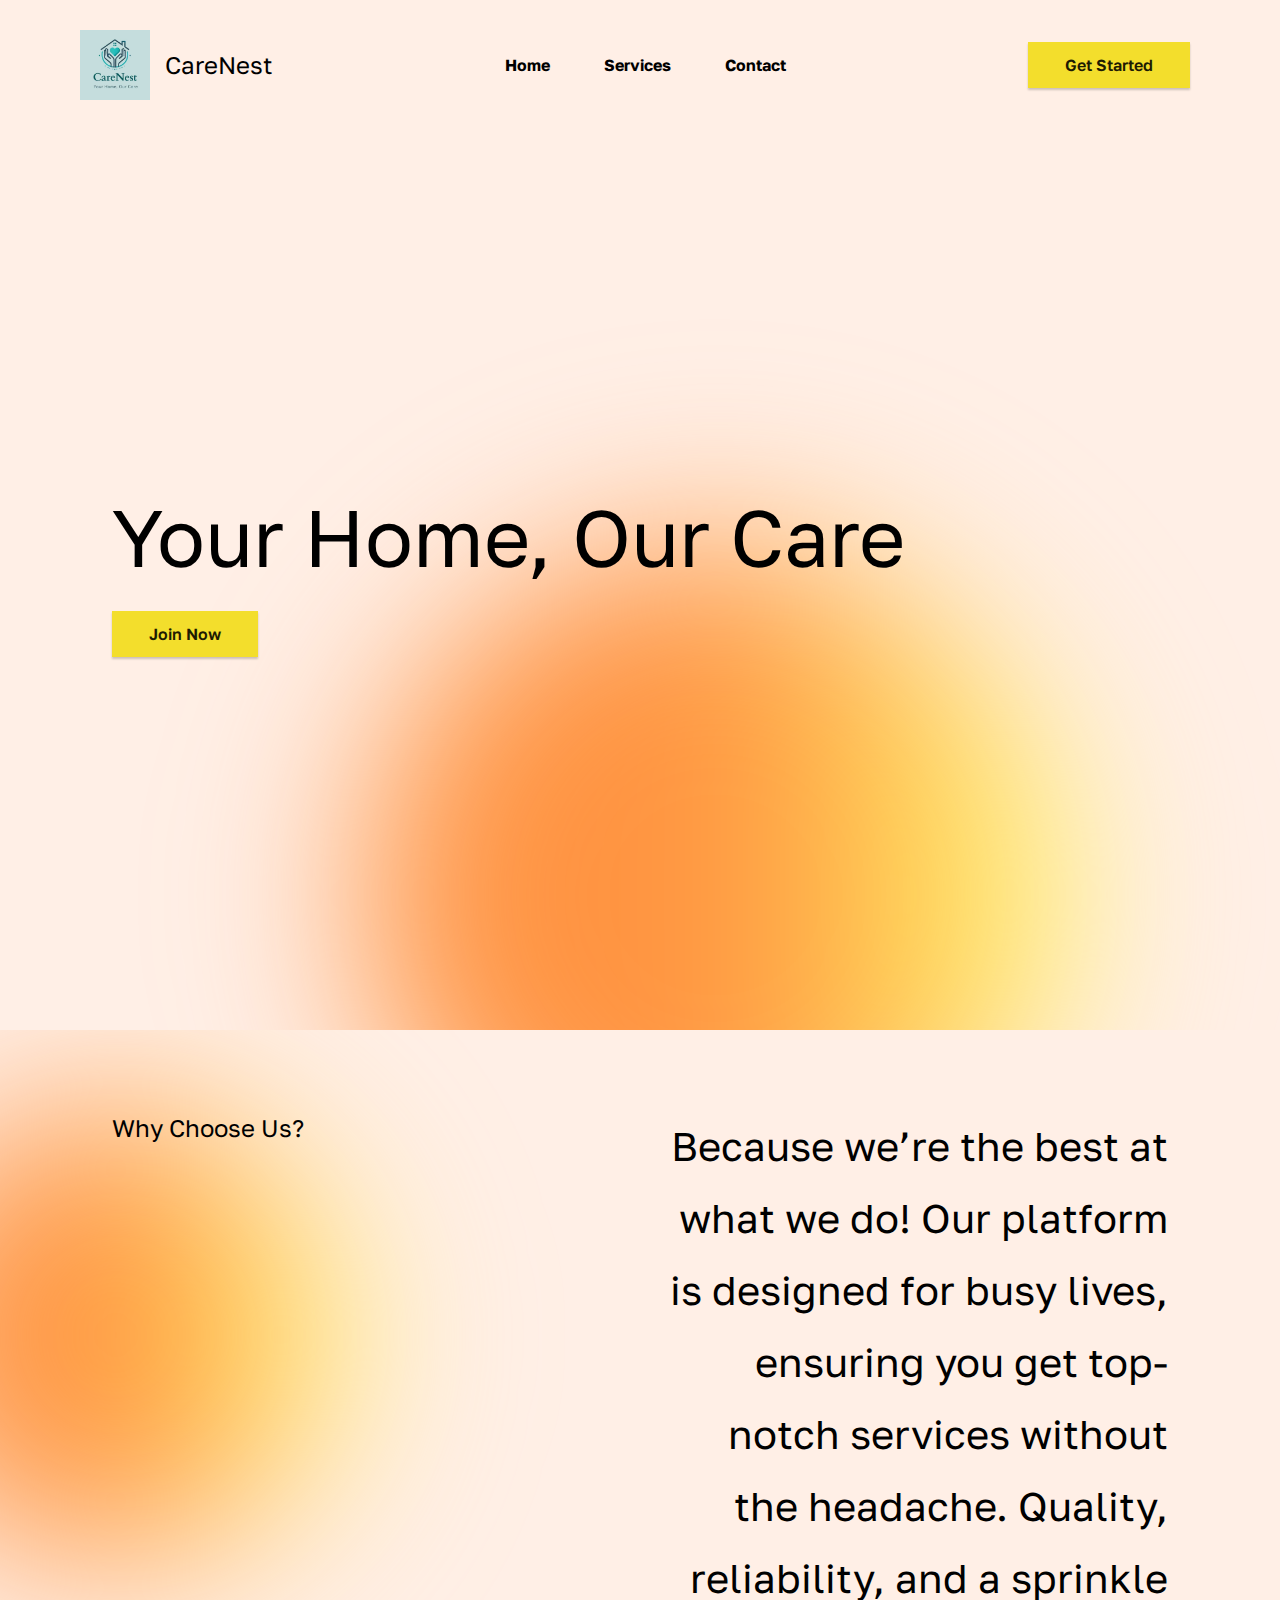
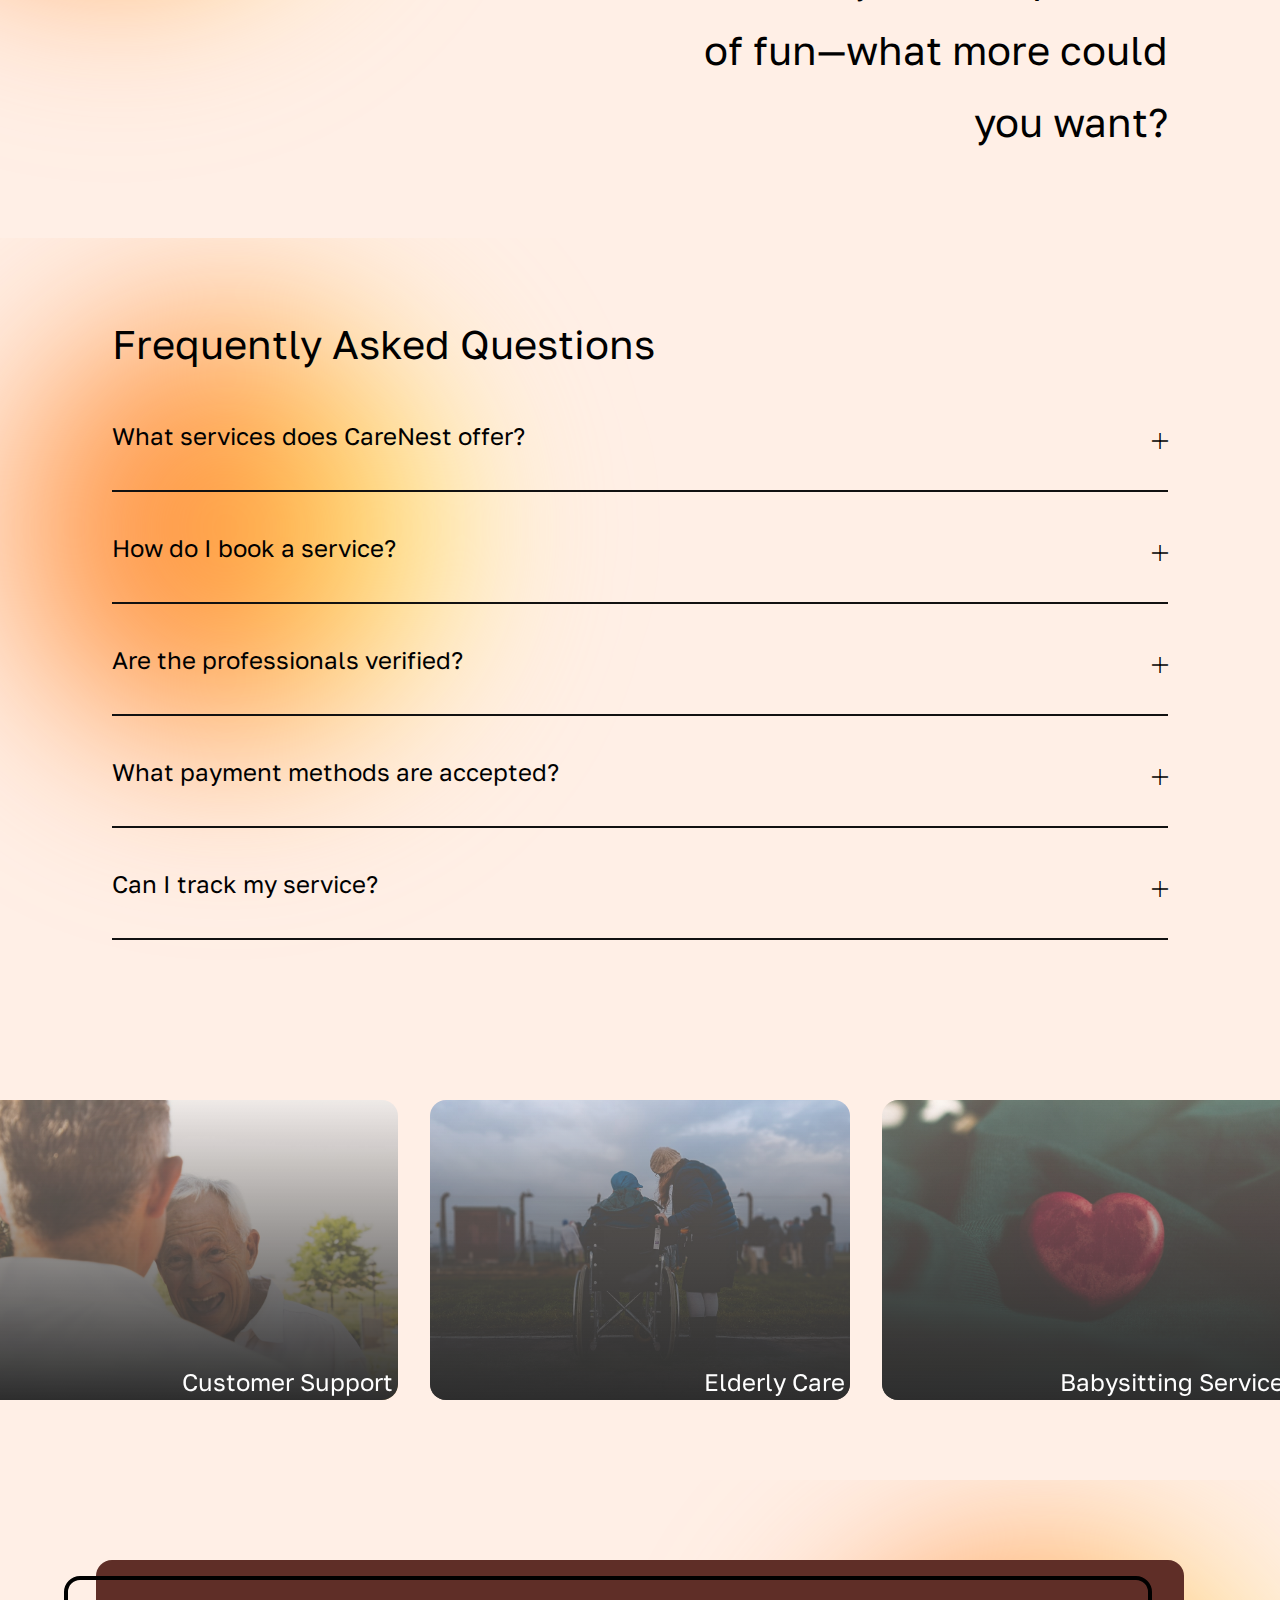
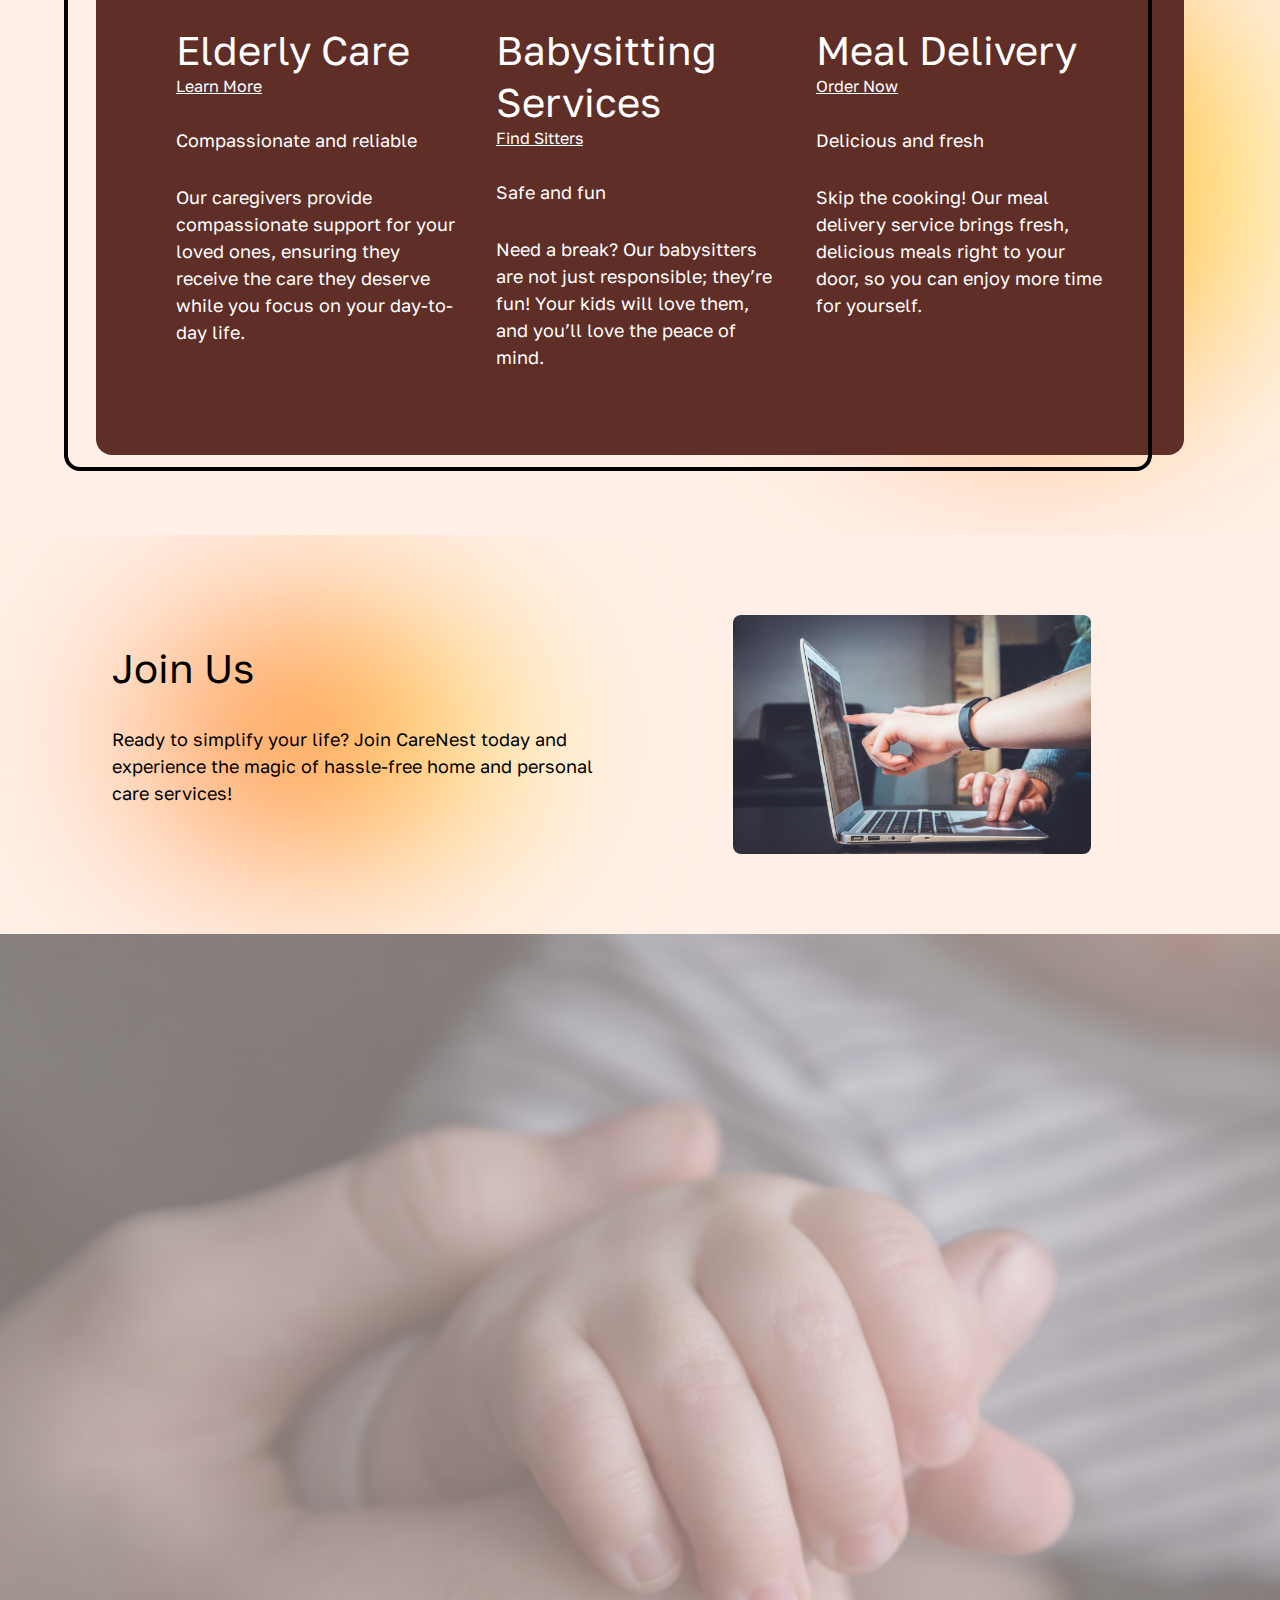
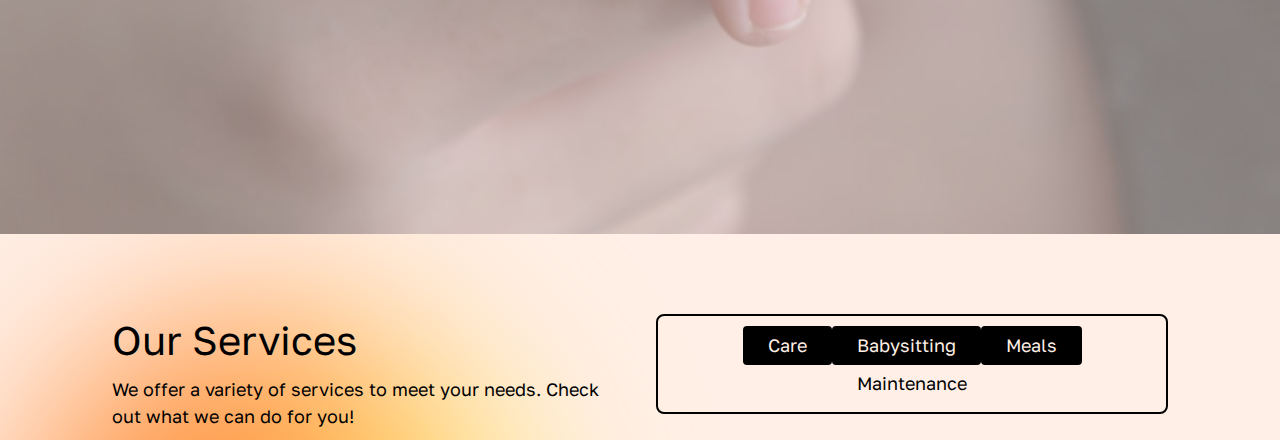
==== index.html @ 65e6494a "Added files" ====
<html xmlns="http://www.w3.org/1999/xhtml" lang="en">

<head>
	<meta http-equiv="Content-Type" content="text/html; charset=utf-8" />
	<meta name="description" content="HTTrack is an easy-to-use website mirror utility. It allows you to download a World Wide website from the Internet to a local directory,building recursively all structures, getting html, images, and other files from the server to your computer. Links are rebuiltrelatively so that you can freely browse to the local site (works with any browser). You can mirror several sites together so that you can jump from one toanother. You can, also, update an existing mirror site, or resume an interrupted download. The robot is fully configurable, with an integrated help" />
	<meta name="keywords" content="httrack, HTTRACK, HTTrack, winhttrack, WINHTTRACK, WinHTTrack, offline browser, web mirror utility, aspirateur web, surf offline, web capture, www mirror utility, browse offline, local  site builder, website mirroring, aspirateur www, internet grabber, capture de site web, internet tool, hors connexion, unix, dos, windows 95, windows 98, solaris, ibm580, AIX 4.0, HTS, HTGet, web aspirator, web aspirateur, libre, GPL, GNU, free software" />
	<title>Local index - HTTrack Website Copier</title>
  <!-- Mirror and index made by HTTrack Website Copier/3.49-2 [XR&CO'2014] -->
	<style type="text/css">
	<!--

body {
	margin: 0;  padding: 0;  margin-bottom: 15px;  margin-top: 8px;
	background: #77b;
}
body, td {
	font: 14px "Trebuchet MS", Verdana, Arial, Helvetica, sans-serif;
	}

#subTitle {
	background: #000;  color: #fff;  padding: 4px;  font-weight: bold; 
	}

#siteNavigation a, #siteNavigation .current {
	font-weight: bold;  color: #448;
	}
#siteNavigation a:link    { text-decoration: none; }
#siteNavigation a:visited { text-decoration: none; }

#siteNavigation .current { background-color: #ccd; }

#siteNavigation a:hover   { text-decoration: none;  background-color: #fff;  color: #000; }
#siteNavigation a:active  { text-decoration: none;  background-color: #ccc; }


a:link    { text-decoration: underline;  color: #00f; }
a:visited { text-decoration: underline;  color: #000; }
a:hover   { text-decoration: underline;  color: #c00; }
a:active  { text-decoration: underline; }

#pageContent {
	clear: both;
	border-bottom: 6px solid #000;
	padding: 10px;  padding-top: 20px;
	line-height: 1.65em;
	background-image: url(backblue.gif);
	background-repeat: no-repeat;
	background-position: top right;
	}

#pageContent, #siteNavigation {
	background-color: #ccd;
	}


.imgLeft  { float: left;   margin-right: 10px;  margin-bottom: 10px; }
.imgRight { float: right;  margin-left: 10px;   margin-bottom: 10px; }

hr { height: 1px;  color: #000;  background-color: #000;  margin-bottom: 15px; }

h1 { margin: 0;  font-weight: bold;  font-size: 2em; }
h2 { margin: 0;  font-weight: bold;  font-size: 1.6em; }
h3 { margin: 0;  font-weight: bold;  font-size: 1.3em; }
h4 { margin: 0;  font-weight: bold;  font-size: 1.18em; }

.blak { background-color: #000; }
.hide { display: none; }
.tableWidth { min-width: 400px; }

.tblRegular       { border-collapse: collapse; }
.tblRegular td    { padding: 6px;  background-image: url(fade.gif);  border: 2px solid #99c; }
.tblHeaderColor, .tblHeaderColor td { background: #99c; }
.tblNoBorder td   { border: 0; }


// -->
</style>

</head>

<table width="76%" border="0" align="center" cellspacing="0" cellpadding="3" class="tableWidth">
	<tr>
	<td id="subTitle">HTTrack Website Copier - Open Source offline browser</td>
	</tr>
</table>
<table width="76%" border="0" align="center" cellspacing="0" cellpadding="0" class="tableWidth">
<tr class="blak">
<td>
	<table width="100%" border="0" align="center" cellspacing="1" cellpadding="0">
	<tr>
	<td colspan="6"> 
		<table width="100%" border="0" align="center" cellspacing="0" cellpadding="10">
		<tr> 
		<td id="pageContent"> 
<!-- ==================== End prologue ==================== -->

	<meta name="generator" content="HTTrack Website Copier/3.x">
	<TITLE>Local index - HTTrack</TITLE>
</HEAD>
<BODY>
<H1 ALIGN=Center>Index of locally available sites:</H1>
	<TABLE BORDER="0" WIDTH="100%" CELLSPACING="1" CELLPADDING="0">
		<TR>
			<TD BACKGROUND="fade.gif">
				&middot;
					<A HREF="1345506.mobirisesite.com/index.html">
						CareNest: Trusted Home and Personal Care Services Platform
					</A>		
			</TD>
		</TR>
	</TABLE>
	<BR>
	<BR>
	<BR>
  	<H6 ALIGN="RIGHT">
	<I>Mirror and index made by HTTrack Website Copier [XR&amp;CO'2008]</I>
	</H6>
	<!-- Mirror and index made by HTTrack Website Copier/3.49-2 [XR&CO'2014] -->
	<!-- Thanks for using HTTrack Website Copier! -->
	<meta HTTP-EQUIV="Refresh" CONTENT="0; URL=1345506.mobirisesite.com/index.html">


<!-- ==================== Start epilogue ==================== -->
		</td>
		</tr>
		</table>
	</td>
	</tr>
	</table>
</td>
</tr>
</table>

<table width="76%" border="0" align="center" valign="bottom" cellspacing="0" cellpadding="0">
	<tr>
	<td id="footer"><small>&copy; 2008 Xavier Roche & other contributors - Web Design: Leto Kauler.</small></td>
	</tr>
</table>

</body>

</html>
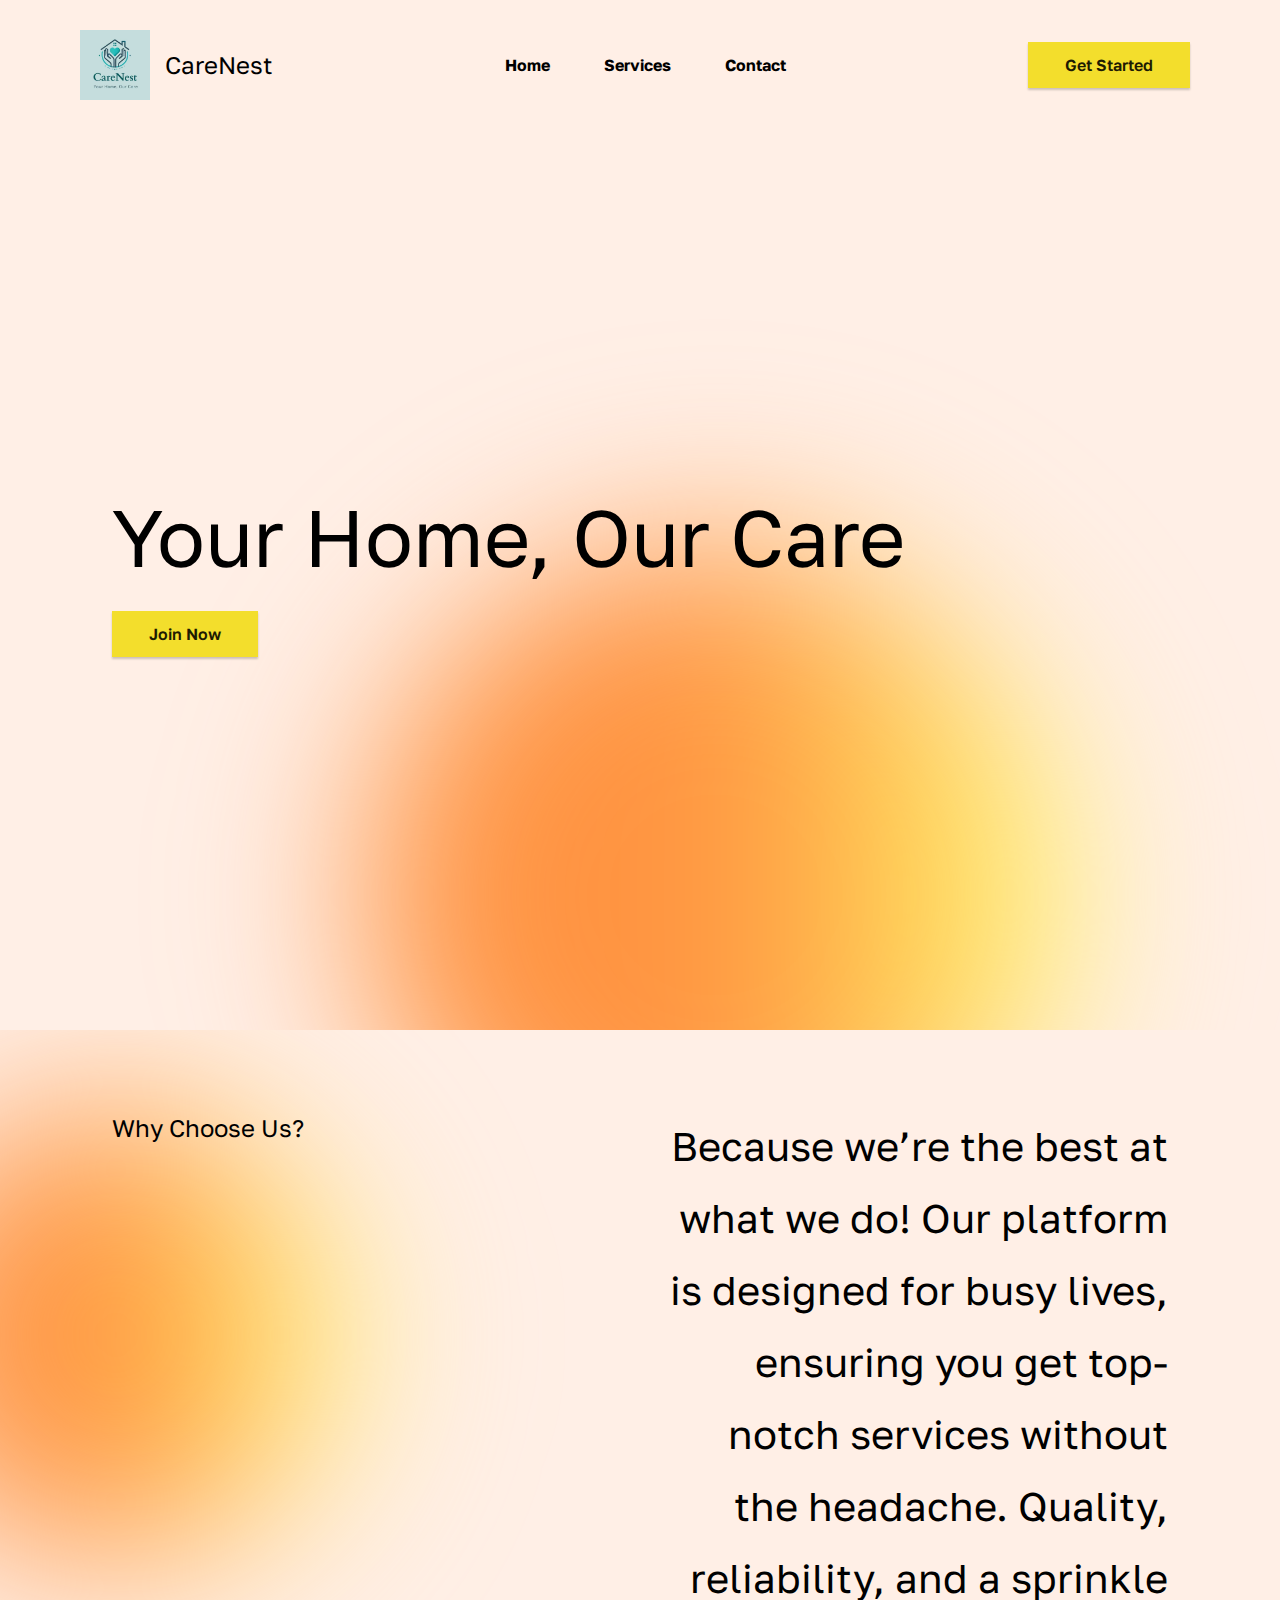
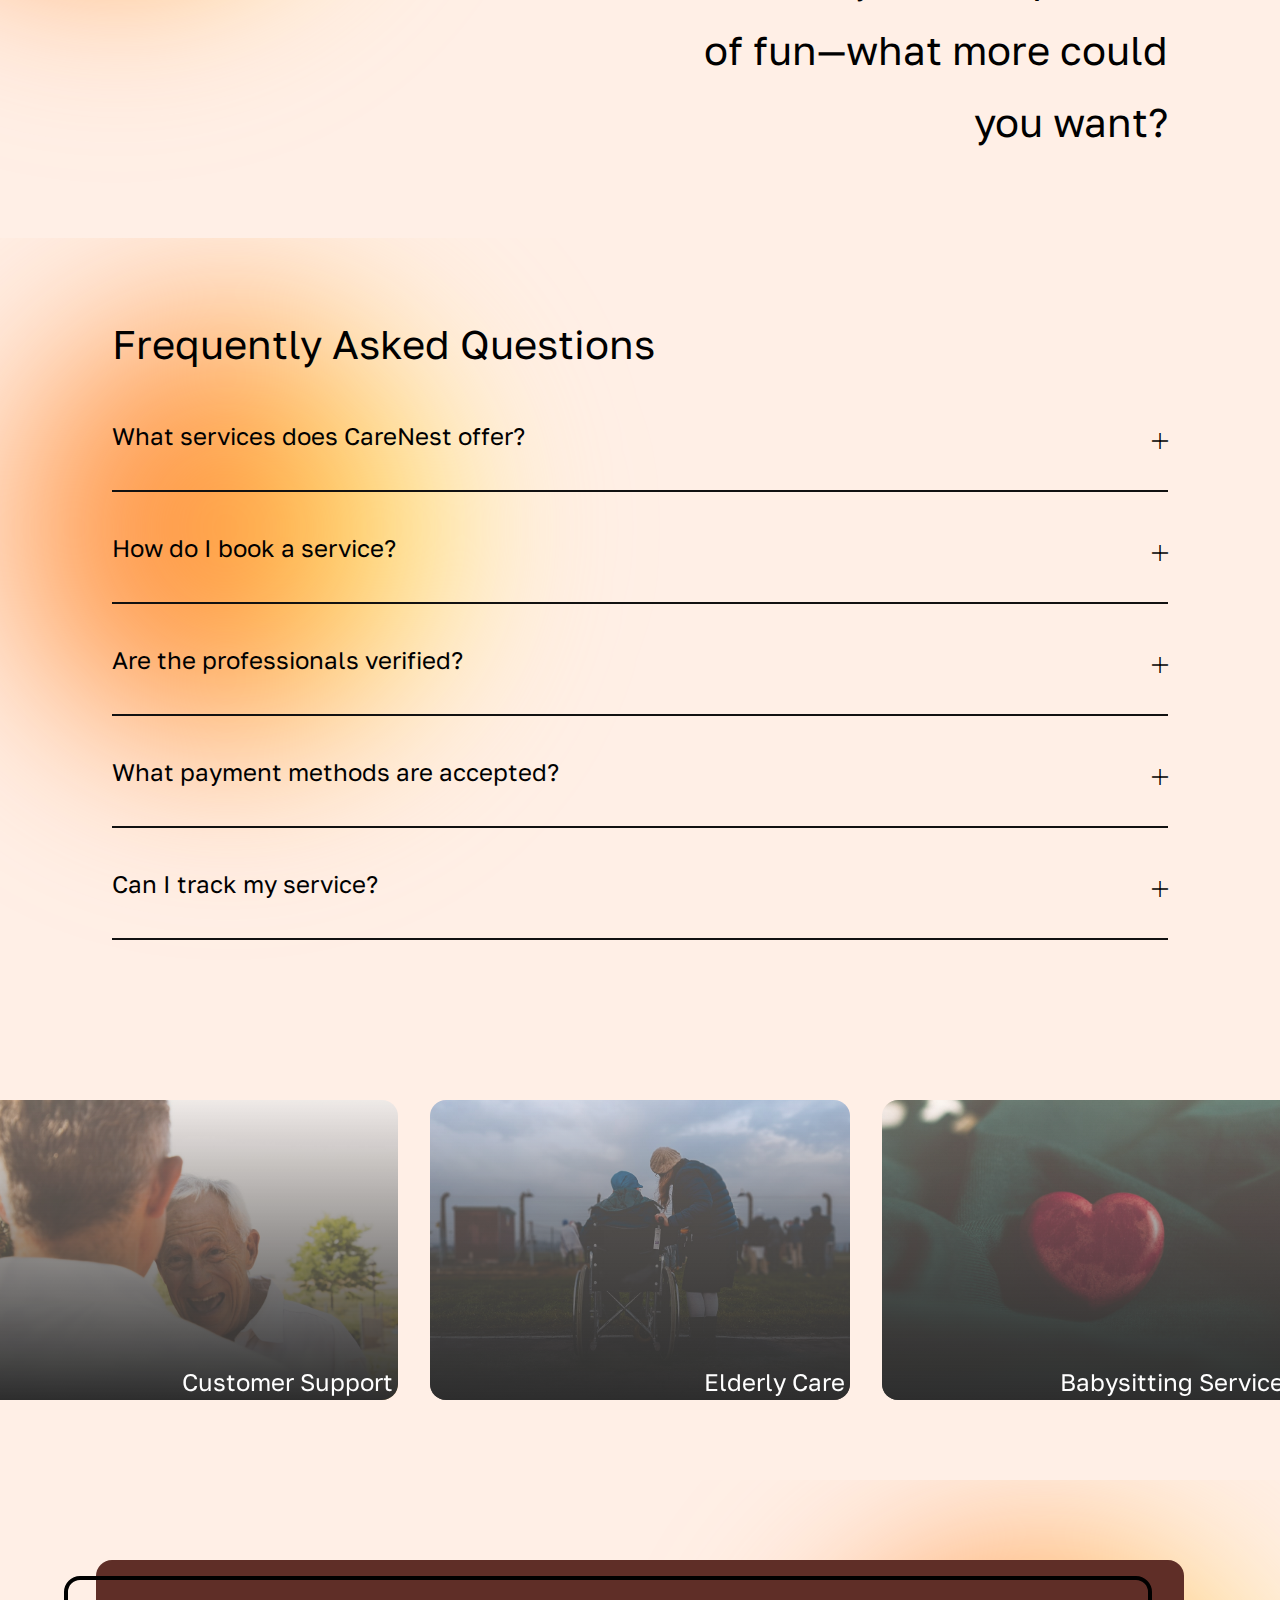
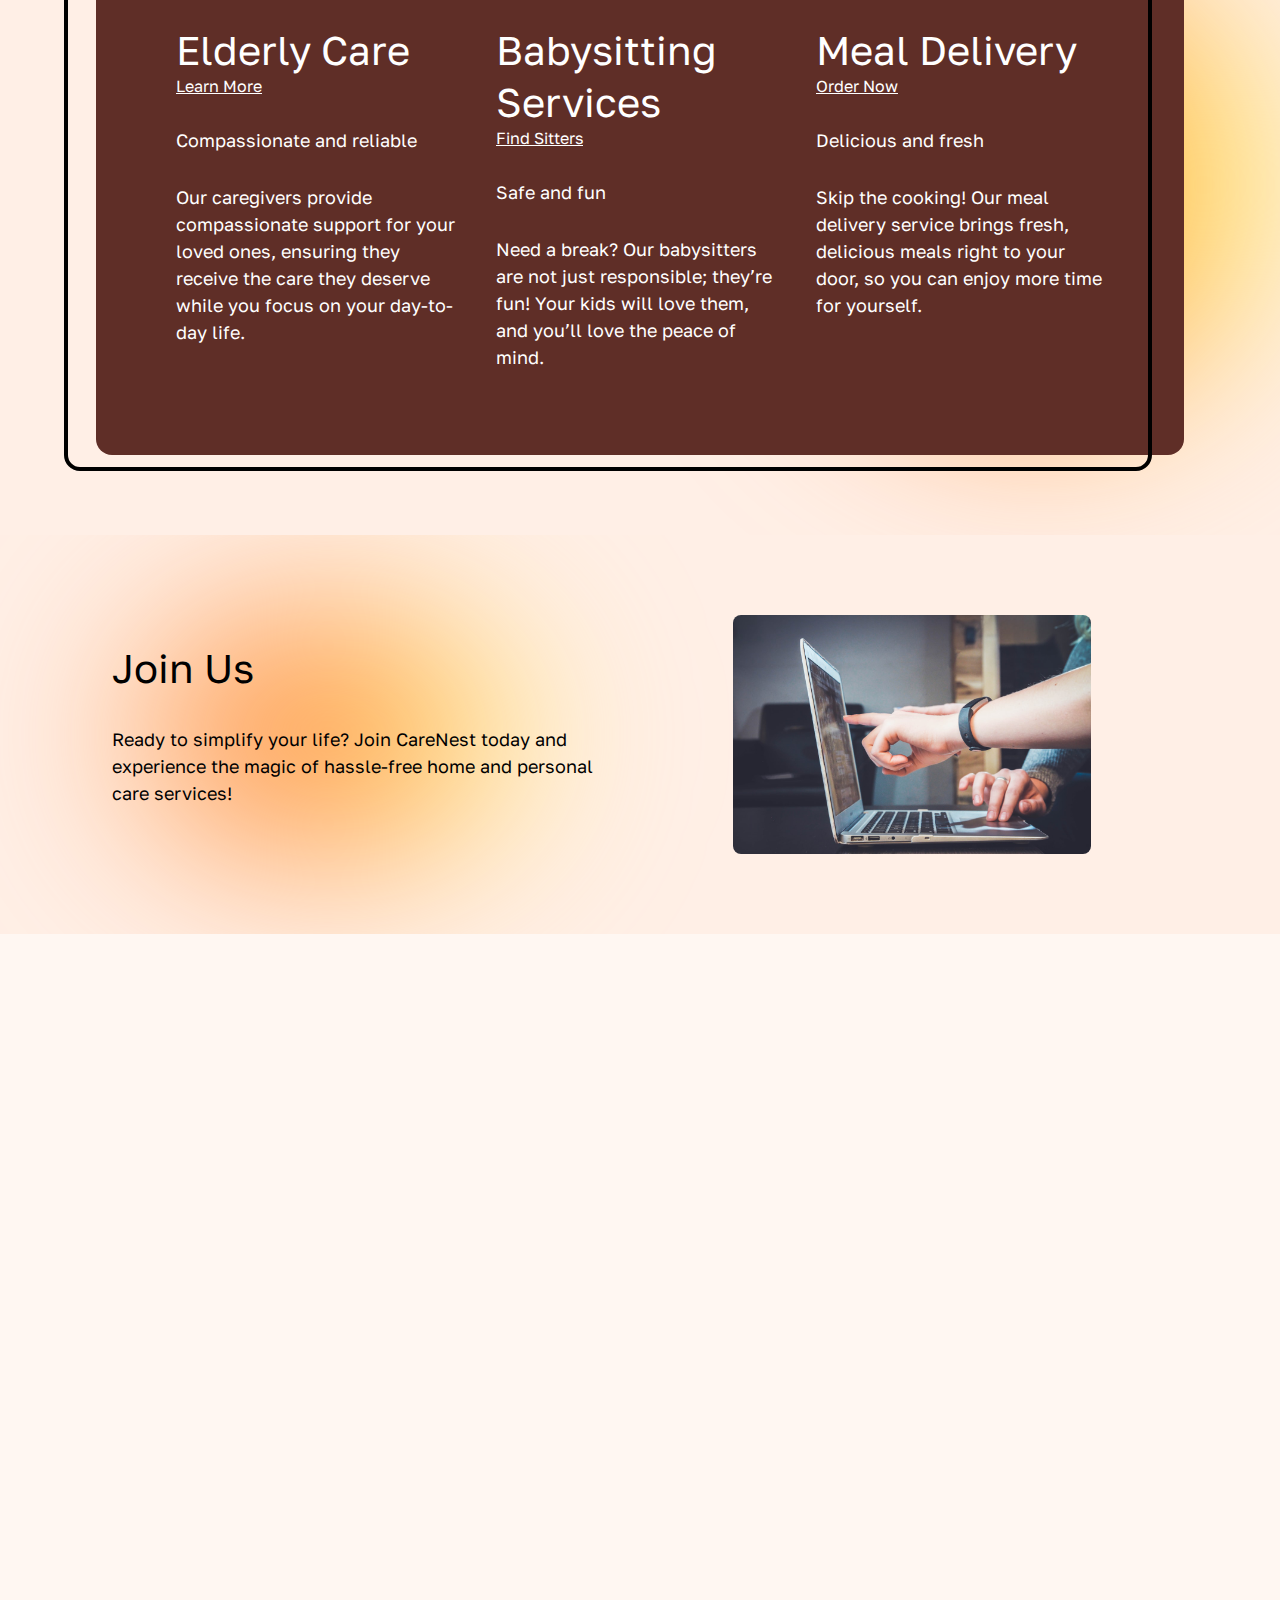
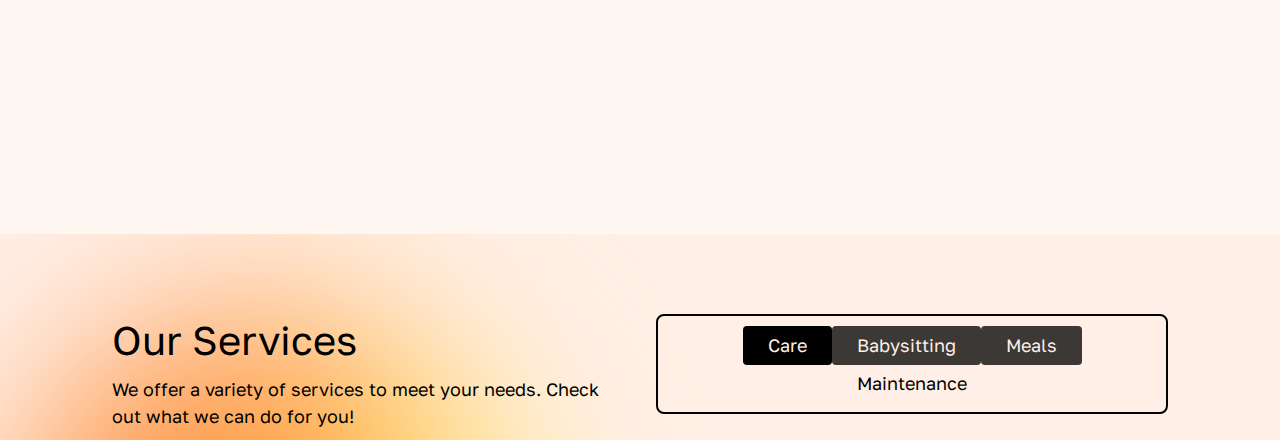
==== commit 5a43c6ac: "Edited index.html to directly load the home page" ====
--- a/index.html
+++ b/index.html
@@ -2,143 +2,11 @@
 
 <head>
 	<meta http-equiv="Content-Type" content="text/html; charset=utf-8" />
-	<meta name="description" content="HTTrack is an easy-to-use website mirror utility. It allows you to download a World Wide website from the Internet to a local directory,building recursively all structures, getting html, images, and other files from the server to your computer. Links are rebuiltrelatively so that you can freely browse to the local site (works with any browser). You can mirror several sites together so that you can jump from one toanother. You can, also, update an existing mirror site, or resume an interrupted download. The robot is fully configurable, with an integrated help" />
-	<meta name="keywords" content="httrack, HTTRACK, HTTrack, winhttrack, WINHTTRACK, WinHTTrack, offline browser, web mirror utility, aspirateur web, surf offline, web capture, www mirror utility, browse offline, local  site builder, website mirroring, aspirateur www, internet grabber, capture de site web, internet tool, hors connexion, unix, dos, windows 95, windows 98, solaris, ibm580, AIX 4.0, HTS, HTGet, web aspirator, web aspirateur, libre, GPL, GNU, free software" />
-	<title>Local index - HTTrack Website Copier</title>
-  <!-- Mirror and index made by HTTrack Website Copier/3.49-2 [XR&CO'2014] -->
-	<style type="text/css">
-	<!--
-
-body {
-	margin: 0;  padding: 0;  margin-bottom: 15px;  margin-top: 8px;
-	background: #77b;
-}
-body, td {
-	font: 14px "Trebuchet MS", Verdana, Arial, Helvetica, sans-serif;
-	}
-
-#subTitle {
-	background: #000;  color: #fff;  padding: 4px;  font-weight: bold; 
-	}
-
-#siteNavigation a, #siteNavigation .current {
-	font-weight: bold;  color: #448;
-	}
-#siteNavigation a:link    { text-decoration: none; }
-#siteNavigation a:visited { text-decoration: none; }
-
-#siteNavigation .current { background-color: #ccd; }
-
-#siteNavigation a:hover   { text-decoration: none;  background-color: #fff;  color: #000; }
-#siteNavigation a:active  { text-decoration: none;  background-color: #ccc; }
-
-
-a:link    { text-decoration: underline;  color: #00f; }
-a:visited { text-decoration: underline;  color: #000; }
-a:hover   { text-decoration: underline;  color: #c00; }
-a:active  { text-decoration: underline; }
-
-#pageContent {
-	clear: both;
-	border-bottom: 6px solid #000;
-	padding: 10px;  padding-top: 20px;
-	line-height: 1.65em;
-	background-image: url(backblue.gif);
-	background-repeat: no-repeat;
-	background-position: top right;
-	}
-
-#pageContent, #siteNavigation {
-	background-color: #ccd;
-	}
-
-
-.imgLeft  { float: left;   margin-right: 10px;  margin-bottom: 10px; }
-.imgRight { float: right;  margin-left: 10px;   margin-bottom: 10px; }
-
-hr { height: 1px;  color: #000;  background-color: #000;  margin-bottom: 15px; }
-
-h1 { margin: 0;  font-weight: bold;  font-size: 2em; }
-h2 { margin: 0;  font-weight: bold;  font-size: 1.6em; }
-h3 { margin: 0;  font-weight: bold;  font-size: 1.3em; }
-h4 { margin: 0;  font-weight: bold;  font-size: 1.18em; }
-
-.blak { background-color: #000; }
-.hide { display: none; }
-.tableWidth { min-width: 400px; }
-
-.tblRegular       { border-collapse: collapse; }
-.tblRegular td    { padding: 6px;  background-image: url(fade.gif);  border: 2px solid #99c; }
-.tblHeaderColor, .tblHeaderColor td { background: #99c; }
-.tblNoBorder td   { border: 0; }
-
-
-// -->
-</style>
+	<title></title>
 
 </head>
 
-<table width="76%" border="0" align="center" cellspacing="0" cellpadding="3" class="tableWidth">
-	<tr>
-	<td id="subTitle">HTTrack Website Copier - Open Source offline browser</td>
-	</tr>
-</table>
-<table width="76%" border="0" align="center" cellspacing="0" cellpadding="0" class="tableWidth">
-<tr class="blak">
-<td>
-	<table width="100%" border="0" align="center" cellspacing="1" cellpadding="0">
-	<tr>
-	<td colspan="6"> 
-		<table width="100%" border="0" align="center" cellspacing="0" cellpadding="10">
-		<tr> 
-		<td id="pageContent"> 
-<!-- ==================== End prologue ==================== -->
-
-	<meta name="generator" content="HTTrack Website Copier/3.x">
-	<TITLE>Local index - HTTrack</TITLE>
-</HEAD>
-<BODY>
-<H1 ALIGN=Center>Index of locally available sites:</H1>
-	<TABLE BORDER="0" WIDTH="100%" CELLSPACING="1" CELLPADDING="0">
-		<TR>
-			<TD BACKGROUND="fade.gif">
-				&middot;
-					<A HREF="1345506.mobirisesite.com/index.html">
-						CareNest: Trusted Home and Personal Care Services Platform
-					</A>		
-			</TD>
-		</TR>
-	</TABLE>
-	<BR>
-	<BR>
-	<BR>
-  	<H6 ALIGN="RIGHT">
-	<I>Mirror and index made by HTTrack Website Copier [XR&amp;CO'2008]</I>
-	</H6>
-	<!-- Mirror and index made by HTTrack Website Copier/3.49-2 [XR&CO'2014] -->
-	<!-- Thanks for using HTTrack Website Copier! -->
 	<meta HTTP-EQUIV="Refresh" CONTENT="0; URL=1345506.mobirisesite.com/index.html">
-
-
-<!-- ==================== Start epilogue ==================== -->
-		</td>
-		</tr>
-		</table>
-	</td>
-	</tr>
-	</table>
-</td>
-</tr>
-</table>
-
-<table width="76%" border="0" align="center" valign="bottom" cellspacing="0" cellpadding="0">
-	<tr>
-	<td id="footer"><small>&copy; 2008 Xavier Roche & other contributors - Web Design: Leto Kauler.</small></td>
-	</tr>
-</table>
-
-</body>
-
 </html>
 
 
